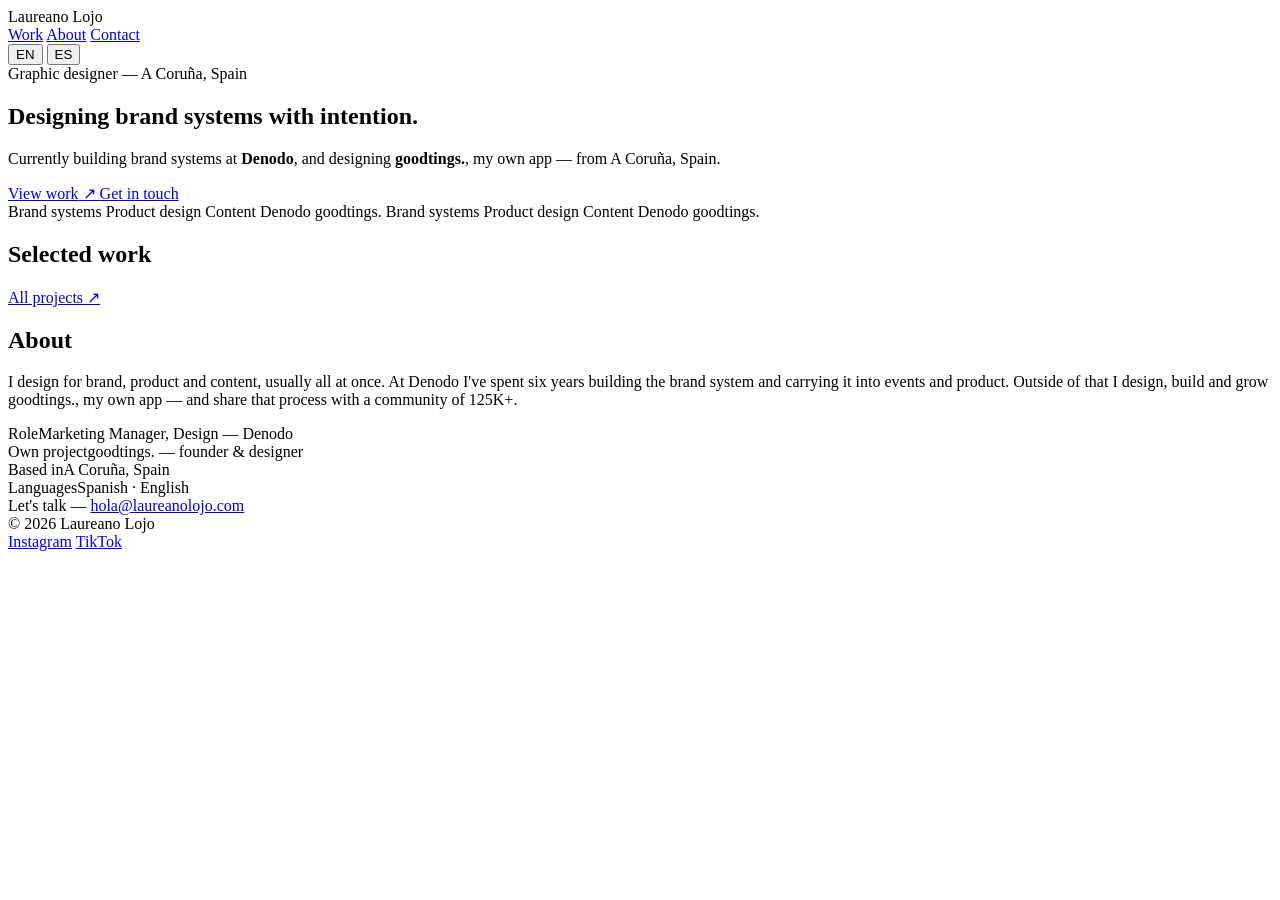
==== index.html @ 5b1f00d1 "Add files via upload" ====
<!DOCTYPE html>
<html lang="en">
<head>
<meta charset="UTF-8">
<meta name="viewport" content="width=device-width, initial-scale=1.0">
<title>Laureano Lojo — Design</title>
<meta name="description" content="Laureano Lojo. Graphic designer — brand, product and content. A Coruña, Spain.">
<link rel="preconnect" href="https://fonts.googleapis.com">
<link rel="preconnect" href="https://fonts.gstatic.com" crossorigin>
<link href="https://fonts.googleapis.com/css2?family=Space+Grotesk:wght@400;500;600;700&family=Inter:wght@400;500&display=swap" rel="stylesheet">
<link rel="stylesheet" href="assets/style.css">
</head>
<body>

<header>
  <div class="bar wrap">
    <div class="wordmark">Laureano Lojo</div>
    <div class="navwrap">
      <nav>
        <a href="projects.html" data-en="Work" data-es="Trabajo">Work</a>
        <a href="#about" data-en="About" data-es="Sobre mí">About</a>
        <a href="#contact" data-en="Contact" data-es="Contacto">Contact</a>
      </nav>
      <div class="langtoggle">
        <button data-lang="en" class="active">EN</button>
        <button data-lang="es">ES</button>
      </div>
    </div>
  </div>
</header>

<main class="wrap">
  <section class="hero">
    <div class="kicker">
      <span class="dot"></span>
      <span data-en="Graphic designer — A Coruña, Spain" data-es="Diseñador gráfico — A Coruña, España">Graphic designer — A Coruña, Spain</span>
    </div>
    <h1 class="hero-h1">
      <span data-en="Designing" data-es="Diseñando">Designing</span>
      <span class="rotate-wrap"><span id="rotateWord" class="rotate-word">brand systems</span></span>
      <span data-en="with intention." data-es="con intención.">with intention.</span>
    </h1>
    <p class="role">
      <span data-en="Currently building brand systems at " data-es="Actualmente diseño sistemas de marca en ">Currently building brand systems at </span><strong>Denodo</strong><span data-en=", and designing " data-es=", y construyo ">, and designing </span><strong>goodtings.</strong><span data-en=", my own app — from A Coruña, Spain." data-es=", mi propia app — desde A Coruña, España.">, my own app — from A Coruña, Spain.</span>
    </p>
    <div class="cta-row">
      <a class="btn btn-solid" href="projects.html">
        <span data-en="View work" data-es="Ver trabajo">View work</span> ↗
      </a>
      <a class="btn btn-outline" href="#contact" data-en="Get in touch" data-es="Hablemos">Get in touch</a>
    </div>
  </section>
</main>

<div class="marquee">
  <div class="marquee-track">
    <span data-en="Brand systems" data-es="Sistemas de marca">Brand systems</span>
    <span data-en="Product design" data-es="Diseño de producto">Product design</span>
    <span data-en="Content" data-es="Contenido">Content</span>
    <span>Denodo</span>
    <span>goodtings.</span>
    <span data-en="Brand systems" data-es="Sistemas de marca">Brand systems</span>
    <span data-en="Product design" data-es="Diseño de producto">Product design</span>
    <span data-en="Content" data-es="Contenido">Content</span>
    <span>Denodo</span>
    <span>goodtings.</span>
  </div>
</div>

<main class="wrap">
  <section id="work">
    <div class="section-inner">
      <div class="section-head">
        <h2 data-en="Selected work" data-es="Trabajo seleccionado">Selected work</h2>
        <a class="sub" href="projects.html" data-en="All projects ↗" data-es="Todos los proyectos ↗">All projects ↗</a>
      </div>
      <div class="project-grid" id="home-grid"></div>
    </div>
  </section>

  <section id="about">
    <div class="section-inner">
      <div class="section-head">
        <h2 data-en="About" data-es="Sobre mí">About</h2>
      </div>
      <div class="about-grid">
        <p data-en="I design for brand, product and content, usually all at once. At Denodo I've spent six years building the brand system and carrying it into events and product. Outside of that I design, build and grow goodtings., my own app — and share that process with a community of 125K+."
           data-es="Diseño para marca, producto y contenido, casi siempre a la vez. En Denodo llevo seis años construyendo el sistema de marca y llevándolo a eventos y producto. Fuera de eso diseño, construyo y hago crecer goodtings., mi propia app — y comparto ese proceso con una comunidad de más de 125K personas.">
          I design for brand, product and content, usually all at once. At Denodo I've spent six years building the brand system and carrying it into events and product. Outside of that I design, build and grow goodtings., my own app — and share that process with a community of 125K+.
        </p>
        <div class="facts">
          <div><span class="k" data-en="Role" data-es="Rol">Role</span><span class="v">Marketing Manager, Design — Denodo</span></div>
          <div><span class="k" data-en="Own project" data-es="Proyecto propio">Own project</span><span class="v" data-en="goodtings. — founder & designer" data-es="goodtings. — founder y diseñador">goodtings. — founder & designer</span></div>
          <div><span class="k" data-en="Based in" data-es="Base">Based in</span><span class="v">A Coruña, Spain</span></div>
          <div><span class="k" data-en="Languages" data-es="Idiomas">Languages</span><span class="v" data-en="Spanish · English" data-es="Español · Inglés">Spanish · English</span></div>
        </div>
      </div>
    </div>
  </section>
</main>

<footer class="wrap" id="contact">
  <div class="big"><span data-en="Let's talk —" data-es="Hablemos —">Let's talk —</span> <a href="mailto:hola@laureanolojo.com">hola@laureanolojo.com</a></div>
  <div class="foot-row">
    <span>© 2026 Laureano Lojo</span>
    <div class="socials">
      <a href="https://instagram.com/laureanolojo" target="_blank" rel="noopener">Instagram</a>
      <a href="https://tiktok.com/@laureanolojo" target="_blank" rel="noopener">TikTok</a>
    </div>
  </div>
</footer>

<script src="assets/data.js"></script>
<script src="assets/main.js"></script>
</body>
</html>
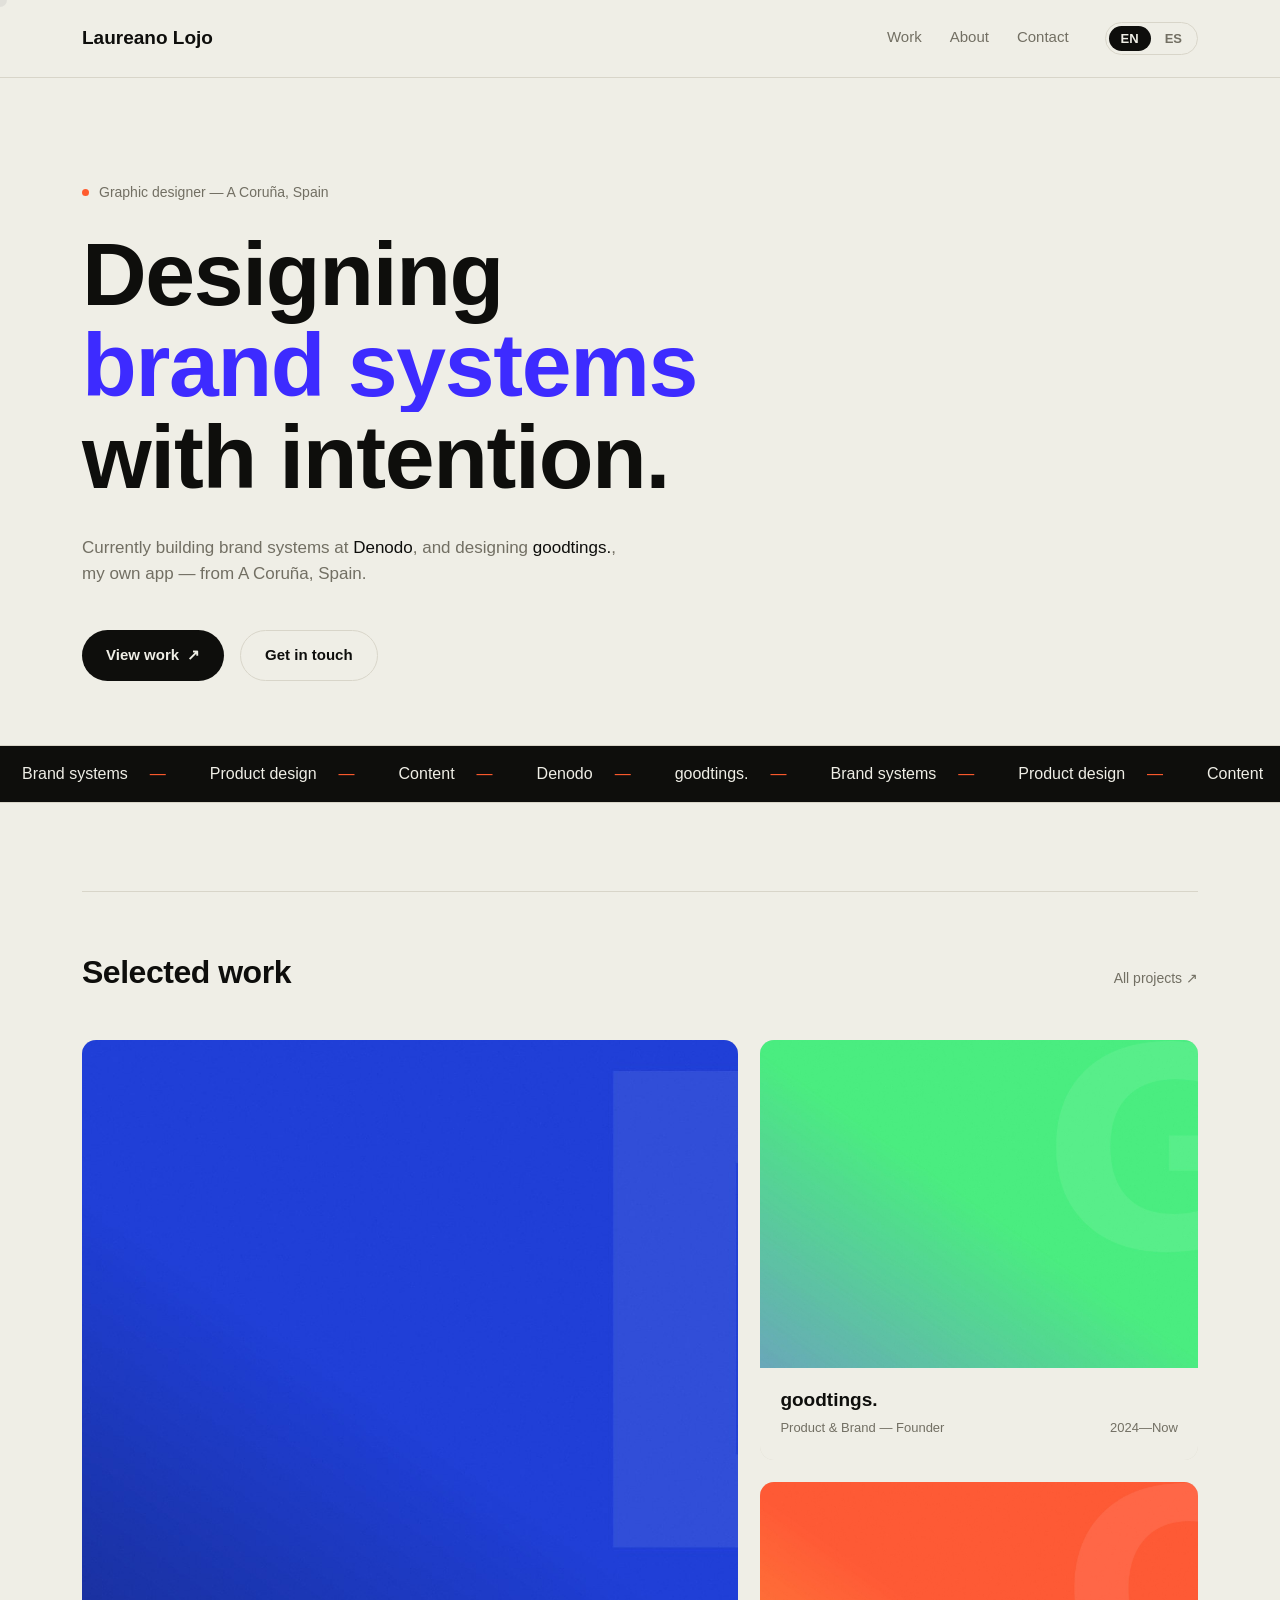
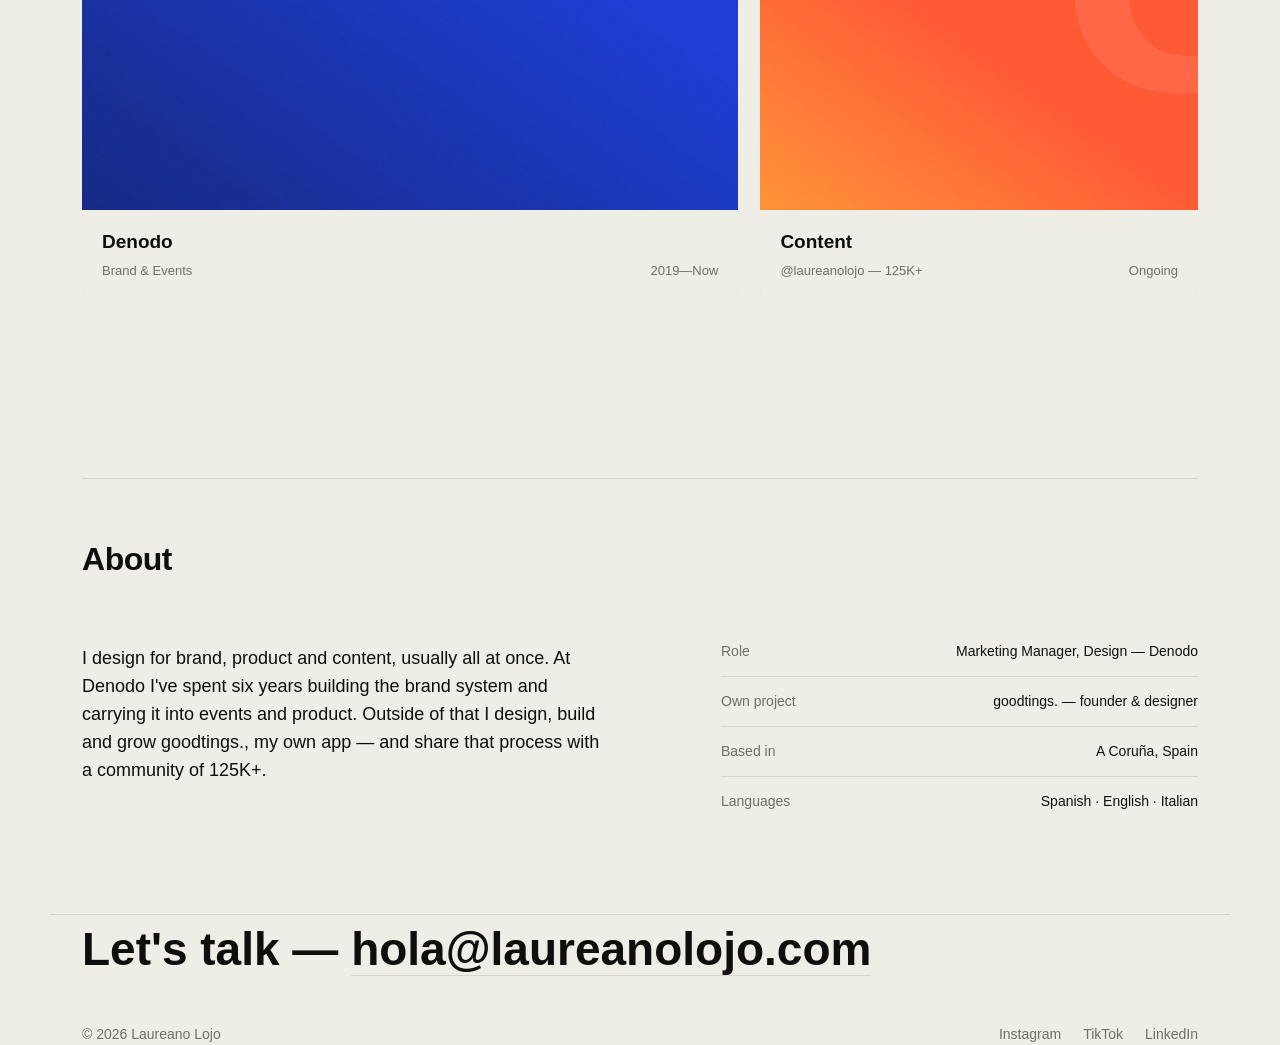
==== commit 48e317de: "Updated Website" ====
--- a/index.html
+++ b/index.html
@@ -92,7 +92,7 @@
           <div><span class="k" data-en="Role" data-es="Rol">Role</span><span class="v">Marketing Manager, Design — Denodo</span></div>
           <div><span class="k" data-en="Own project" data-es="Proyecto propio">Own project</span><span class="v" data-en="goodtings. — founder & designer" data-es="goodtings. — founder y diseñador">goodtings. — founder & designer</span></div>
           <div><span class="k" data-en="Based in" data-es="Base">Based in</span><span class="v">A Coruña, Spain</span></div>
-          <div><span class="k" data-en="Languages" data-es="Idiomas">Languages</span><span class="v" data-en="Spanish · English" data-es="Español · Inglés">Spanish · English</span></div>
+          <div><span class="k" data-en="Languages" data-es="Idiomas">Languages</span><span class="v" data-en="Spanish · English · Italian" data-es="Español · Inglés · Italiano">Spanish · English · Italian</span></div>
         </div>
       </div>
     </div>
@@ -106,6 +106,7 @@
     <div class="socials">
       <a href="https://instagram.com/laureanolojo" target="_blank" rel="noopener">Instagram</a>
       <a href="https://tiktok.com/@laureanolojo" target="_blank" rel="noopener">TikTok</a>
+      <a href="https://www.linkedin.com/in/laureano-lojo-a14077158/" target="_blank" rel="noopener">LinkedIn</a>
     </div>
   </div>
 </footer>
--- a/assets/style.css
+++ b/assets/style.css
@@ -0,0 +1,250 @@
+:root{
+  --paper:#efeee6;
+  --ink:#0e0e0c;
+  --muted:#726f63;
+  --line:#d8d5c9;
+  --accent:#3d2bff;
+  --accent-warm:#ff5b2e;
+  --maxw:1180px;
+}
+
+*{box-sizing:border-box;}
+html{scroll-behavior:smooth;}
+body{
+  margin:0;
+  background:var(--paper);
+  color:var(--ink);
+  font-family:'Inter', sans-serif;
+  font-size:16px;
+  line-height:1.5;
+  -webkit-font-smoothing:antialiased;
+  cursor:default;
+}
+h1,h2,h3,.display{
+  font-family:'Space Grotesk', sans-serif;
+  font-weight:600;
+  letter-spacing:-0.015em;
+  margin:0;
+}
+a{color:inherit;text-decoration:none;}
+img{display:block;max-width:100%;}
+.wrap{max-width:var(--maxw);margin:0 auto;padding:0 32px;}
+
+@media (prefers-reduced-motion: reduce){
+  *{animation:none !important;transition:none !important;}
+}
+
+/* ---------- custom cursor ---------- */
+#cursor{
+  position:fixed;top:0;left:0;width:14px;height:14px;border-radius:50%;
+  background:var(--ink);pointer-events:none;z-index:200;
+  transform:translate(-50%,-50%);
+  transition:width .22s cubic-bezier(.2,.8,.2,1),height .22s cubic-bezier(.2,.8,.2,1),
+             background .22s ease, opacity .2s ease;
+  mix-blend-mode:difference;
+}
+#cursor.big{width:84px;height:84px;background:var(--accent-warm);}
+#cursor .label{
+  position:absolute;inset:0;display:flex;align-items:center;justify-content:center;
+  font-family:'Space Grotesk',sans-serif;font-size:12px;font-weight:600;color:#fff;
+  opacity:0;transition:opacity .2s ease;text-transform:uppercase;letter-spacing:.04em;
+}
+#cursor.big .label{opacity:1;}
+body.touch #cursor{display:none;}
+
+/* ---------- header ---------- */
+header{
+  position:sticky;top:0;z-index:20;
+  background:color-mix(in srgb, var(--paper) 86%, transparent);
+  backdrop-filter:blur(8px);
+  border-bottom:1px solid var(--line);
+}
+header .bar{
+  display:flex;justify-content:space-between;align-items:center;
+  padding:22px 32px;
+}
+.wordmark{font-family:'Space Grotesk',sans-serif;font-size:19px;font-weight:600;}
+.navwrap{display:flex;align-items:center;gap:36px;}
+nav{display:flex;gap:28px;font-size:15px;}
+nav a{color:var(--muted);position:relative;padding-bottom:2px;}
+nav a:hover{color:var(--ink);}
+nav a::after{
+  content:'';position:absolute;left:0;right:0;bottom:-3px;height:1px;
+  background:var(--accent);transform:scaleX(0);transform-origin:left;
+  transition:transform .25s ease;
+}
+nav a:hover::after{transform:scaleX(1);}
+
+.langtoggle{
+  display:flex;gap:2px;font-family:'Space Grotesk',sans-serif;font-size:13px;font-weight:600;
+  border:1px solid var(--line);border-radius:20px;padding:3px;
+}
+.langtoggle button{
+  border:none;background:none;padding:5px 12px;border-radius:16px;color:var(--muted);
+  font-family:inherit;font-size:inherit;font-weight:inherit;cursor:pointer;transition:background .2s,color .2s;
+}
+.langtoggle button.active{background:var(--ink);color:var(--paper);}
+
+/* ---------- hero ---------- */
+.hero{padding:104px 0 64px;opacity:0;transform:translateY(16px);animation:rise .75s cubic-bezier(.2,.7,.2,1) forwards .05s;}
+@keyframes rise{to{opacity:1;transform:translateY(0);}}
+.hero .kicker{color:var(--muted);font-size:14px;margin-bottom:26px;display:flex;align-items:center;gap:10px;}
+.hero .kicker .dot{width:7px;height:7px;border-radius:50%;background:var(--accent-warm);display:inline-block;}
+
+.hero-h1{
+  font-size:clamp(40px, 7vw, 92px);
+  line-height:1.02;
+  max-width:980px;
+  display:flex;flex-wrap:wrap;align-items:baseline;gap:0 20px;
+}
+.rotate-wrap{
+  display:inline-block;overflow:hidden;vertical-align:top;
+  height:1.02em;
+}
+.rotate-word{
+  display:block;color:var(--accent);font-style:normal;
+  transition:transform .5s cubic-bezier(.6,0,.2,1), opacity .35s ease;
+}
+
+.hero .role{margin-top:32px;color:var(--muted);font-size:17px;max-width:560px;}
+.hero .role strong{color:var(--ink);font-weight:500;}
+.hero .cta-row{margin-top:44px;display:flex;gap:16px;flex-wrap:wrap;}
+.btn{
+  font-family:'Space Grotesk',sans-serif;font-weight:600;font-size:15px;
+  padding:13px 24px;border-radius:30px;display:inline-flex;align-items:center;gap:8px;
+  transition:transform .2s ease, background .2s ease, color .2s ease;
+}
+.btn-solid{background:var(--ink);color:var(--paper);}
+.btn-solid:hover{background:var(--accent);color:#fff;transform:translateY(-2px);}
+.btn-outline{border:1px solid var(--line);}
+.btn-outline:hover{border-color:var(--ink);transform:translateY(-2px);}
+
+/* ---------- marquee ---------- */
+.marquee{
+  background:var(--ink);color:var(--paper);overflow:hidden;white-space:nowrap;
+  padding:16px 0;border-top:1px solid var(--line);border-bottom:1px solid var(--line);
+}
+.marquee-track{display:inline-flex;animation:scroll 28s linear infinite;}
+.marquee-track span{
+  font-family:'Space Grotesk',sans-serif;font-size:16px;font-weight:500;padding:0 22px;
+  display:inline-flex;align-items:center;gap:22px;
+}
+.marquee-track span::after{content:'—';color:var(--accent-warm);}
+@keyframes scroll{from{transform:translateX(0);}to{transform:translateX(-50%);}}
+
+/* ---------- section shell ---------- */
+section{padding:88px 0;}
+.section-inner{border-top:1px solid var(--line);padding-top:56px;}
+.section-head{display:flex;justify-content:space-between;align-items:baseline;margin-bottom:44px;gap:20px;flex-wrap:wrap;}
+.section-head h2{font-size:clamp(24px,3vw,32px);}
+.section-head .sub{color:var(--muted);font-size:14px;}
+
+/* ---------- project grid (cards) ---------- */
+.project-grid{
+  display:grid;grid-template-columns:repeat(6,1fr);gap:22px;align-items:start;
+}
+
+/* home page: one tall featured card + two stacked beside it */
+#home-grid{
+  grid-template-columns:1.5fr 1fr;
+  grid-template-rows:1fr 1fr;
+  grid-template-areas:"a b" "a c";
+  align-items:stretch;
+}
+#home-grid .pcard:nth-child(1){grid-area:a;display:flex;flex-direction:column;height:100%;}
+#home-grid .pcard:nth-child(1) .imgwrap{flex:1;aspect-ratio:auto;}
+#home-grid .pcard:nth-child(2){grid-area:b;}
+#home-grid .pcard:nth-child(3){grid-area:c;}
+.pcard{
+  border-radius:14px;overflow:hidden;position:relative;background:var(--line);
+  grid-column:span 3;display:block;
+}
+.pcard.large{grid-column:span 4;}
+.pcard.small{grid-column:span 2;}
+.pcard .imgwrap{aspect-ratio:4/3;overflow:hidden;}
+.pcard.large .imgwrap{aspect-ratio:16/10;}
+.pcard img{width:100%;height:100%;object-fit:cover;transition:transform .6s cubic-bezier(.2,.7,.2,1);}
+.pcard:hover img{transform:scale(1.06);}
+.pcard .fallback{
+  width:100%;height:100%;display:flex;align-items:center;justify-content:center;
+  font-family:'Space Grotesk',sans-serif;font-size:15px;color:rgba(255,255,255,.7);
+}
+.pcard .info{
+  padding:18px 20px 22px;display:flex;justify-content:space-between;align-items:flex-end;
+  background:var(--paper);
+}
+.pcard .info .t{font-family:'Space Grotesk',sans-serif;font-size:19px;font-weight:600;}
+.pcard .info .c{color:var(--muted);font-size:13px;margin-top:4px;}
+.pcard .info .y{color:var(--muted);font-size:13px;white-space:nowrap;}
+
+/* ---------- about ---------- */
+.about-grid{display:grid;grid-template-columns:1.1fr .9fr;gap:56px;}
+.about-grid p{max-width:520px;color:var(--ink);font-size:18px;line-height:1.55;}
+.about-grid .facts div{padding:14px 0;border-top:1px solid var(--line);display:flex;justify-content:space-between;font-size:14px;}
+.about-grid .facts div:first-child{border-top:none;}
+.about-grid .facts .k{color:var(--muted);}
+.about-grid .facts .v{font-weight:500;text-align:right;}
+
+/* ---------- footer ---------- */
+footer{padding:80px 0 48px;border-top:1px solid var(--line);}
+footer .big{font-family:'Space Grotesk',sans-serif;font-size:clamp(28px,4.5vw,46px);font-weight:600;}
+footer .big a{border-bottom:1px solid var(--line);transition:border-color .2s, color .2s;}
+footer .big a:hover{border-color:var(--accent);color:var(--accent);}
+.foot-row{margin-top:40px;display:flex;justify-content:space-between;color:var(--muted);font-size:14px;flex-wrap:wrap;gap:12px;}
+.foot-row .socials{display:flex;gap:22px;}
+.foot-row a:hover{color:var(--ink);}
+
+/* ---------- projects page ---------- */
+.page-hero{padding:64px 0 48px;}
+.page-hero h1{font-size:clamp(36px,6vw,64px);}
+.filters{display:flex;gap:10px;margin-top:36px;flex-wrap:wrap;}
+.filters button{
+  font-family:'Space Grotesk',sans-serif;font-weight:500;font-size:14px;
+  border:1px solid var(--line);background:none;padding:9px 18px;border-radius:22px;
+  color:var(--muted);cursor:pointer;transition:all .2s ease;
+}
+.filters button.active{background:var(--ink);color:var(--paper);border-color:var(--ink);}
+
+/* ---------- project detail ---------- */
+.pd-hero{padding:56px 0 36px;}
+.pd-back{color:var(--muted);font-size:14px;display:inline-flex;align-items:center;gap:6px;}
+.pd-back:hover{color:var(--ink);}
+.pd-title{font-size:clamp(36px,6vw,68px);margin-top:24px;}
+.pd-meta{display:flex;gap:36px;margin-top:28px;flex-wrap:wrap;color:var(--muted);font-size:14px;}
+.pd-meta div span{display:block;}
+.pd-meta div .k{font-size:12px;text-transform:uppercase;letter-spacing:.06em;margin-bottom:4px;}
+.pd-meta div .v{color:var(--ink);font-weight:500;font-family:'Space Grotesk',sans-serif;}
+.pd-cover{border-radius:16px;overflow:hidden;margin-top:40px;aspect-ratio:16/9;}
+.pd-cover img{width:100%;height:100%;object-fit:cover;}
+.pd-body{padding:56px 0;max-width:680px;}
+.pd-body p{font-size:18px;line-height:1.65;color:var(--ink);}
+.pd-gallery{display:grid;grid-template-columns:1fr 1fr;gap:22px;padding-bottom:56px;}
+.pd-gallery .g{border-radius:14px;overflow:hidden;}
+.pd-gallery .g:first-child{grid-column:1/-1;aspect-ratio:16/8;}
+.pd-gallery .g img{width:100%;height:100%;object-fit:cover;}
+.pd-next{border-top:1px solid var(--line);padding:48px 0;display:flex;justify-content:space-between;align-items:center;}
+.pd-next .label{color:var(--muted);font-size:13px;}
+.pd-next .name{font-family:'Space Grotesk',sans-serif;font-size:26px;margin-top:8px;}
+
+@media (max-width:900px){
+  .about-grid{grid-template-columns:1fr;}
+  .project-grid{grid-template-columns:repeat(2,1fr);}
+  .pcard, .pcard.large, .pcard.small{grid-column:span 2;}
+  #home-grid{grid-template-columns:1fr;grid-template-rows:auto auto auto;grid-template-areas:"a" "b" "c";align-items:start;}
+  #home-grid .pcard:nth-child(1){height:auto;display:block;}
+  #home-grid .pcard:nth-child(1) .imgwrap{aspect-ratio:16/10;flex:none;}
+  .pd-gallery{grid-template-columns:1fr;}
+  .pd-gallery .g{aspect-ratio:16/10;}
+  .pd-gallery .g:first-child{aspect-ratio:16/10;}
+}
+@media (max-width:640px){
+  header .bar{padding:16px 20px;}
+  .wordmark{font-size:16px;white-space:nowrap;}
+  .navwrap{gap:14px;}
+  nav{gap:16px;font-size:14px;}
+  .hero{padding:72px 0 48px;}
+  .hero-h1{gap:0 10px;}
+  section{padding:64px 0;}
+  #cursor{display:none;}
+  .pd-meta{gap:22px;}
+}
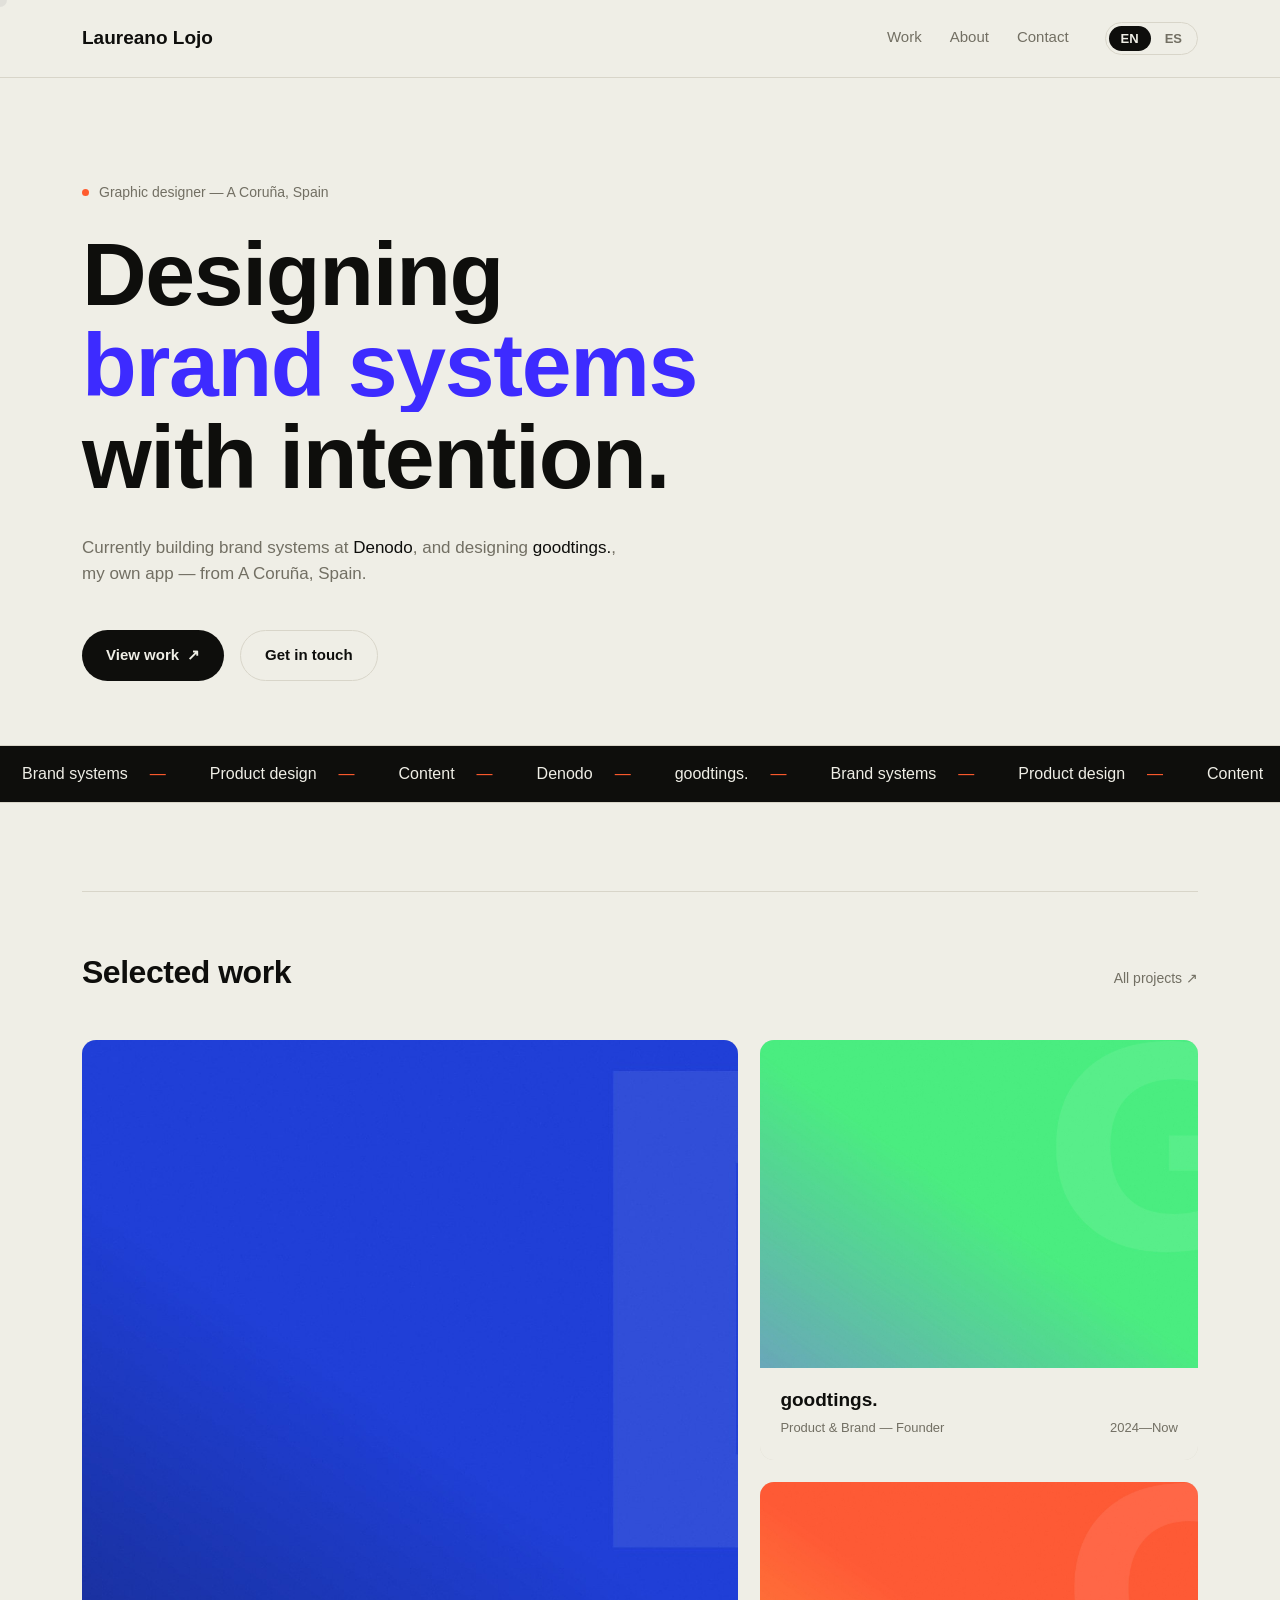
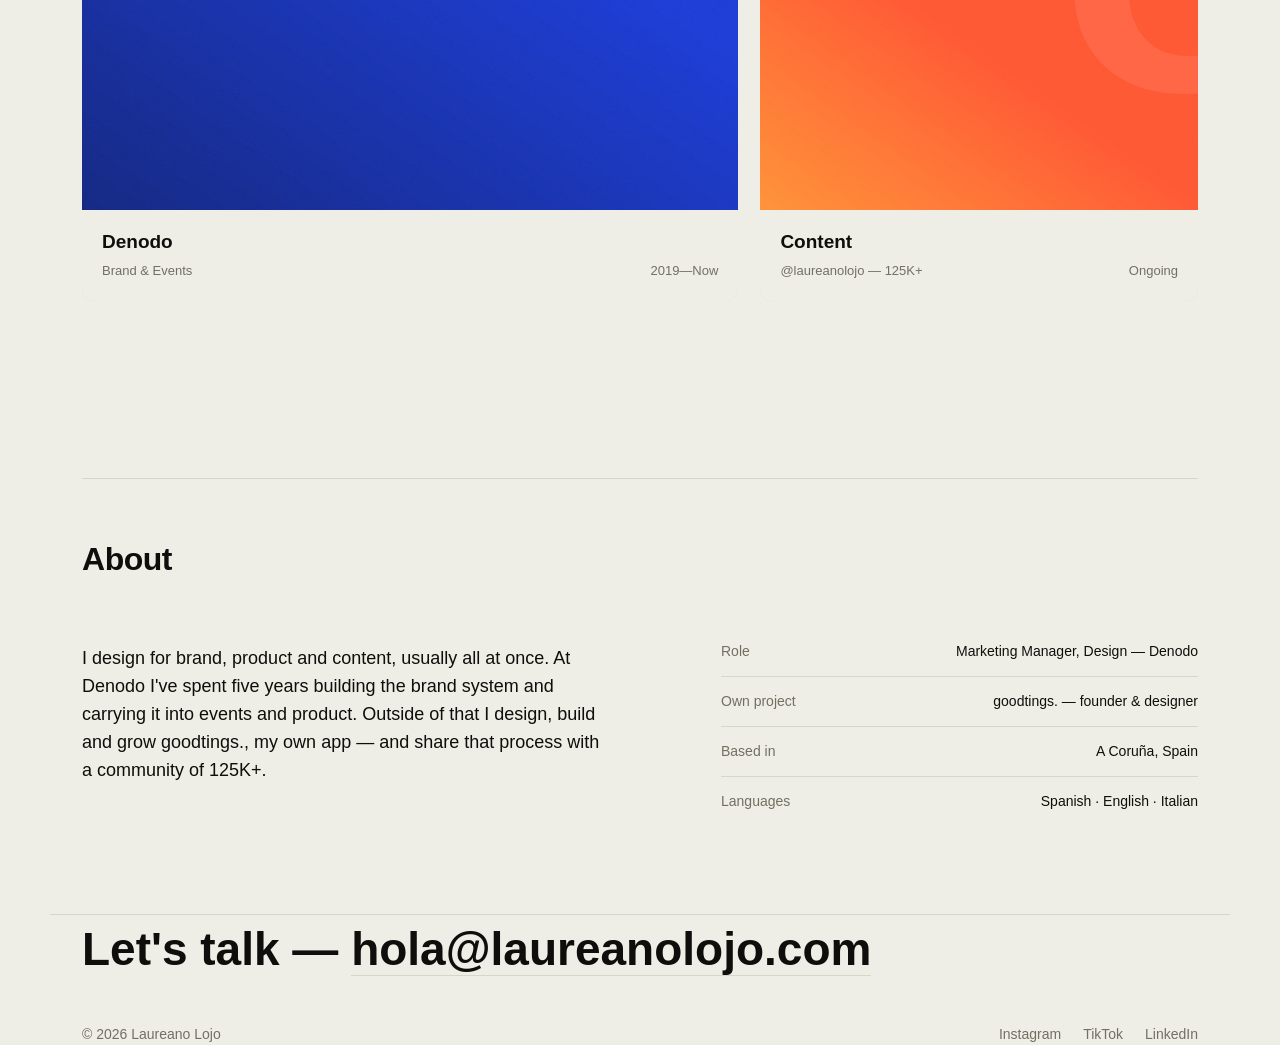
==== commit 76cd82b0: "Add files via upload" ====
--- a/index.html
+++ b/index.html
@@ -84,9 +84,9 @@
         <h2 data-en="About" data-es="Sobre mí">About</h2>
       </div>
       <div class="about-grid">
-        <p data-en="I design for brand, product and content, usually all at once. At Denodo I've spent six years building the brand system and carrying it into events and product. Outside of that I design, build and grow goodtings., my own app — and share that process with a community of 125K+."
-           data-es="Diseño para marca, producto y contenido, casi siempre a la vez. En Denodo llevo seis años construyendo el sistema de marca y llevándolo a eventos y producto. Fuera de eso diseño, construyo y hago crecer goodtings., mi propia app — y comparto ese proceso con una comunidad de más de 125K personas.">
-          I design for brand, product and content, usually all at once. At Denodo I've spent six years building the brand system and carrying it into events and product. Outside of that I design, build and grow goodtings., my own app — and share that process with a community of 125K+.
+        <p data-en="I design for brand, product and content, usually all at once. At Denodo I've spent five years building the brand system and carrying it into events and product. Outside of that I design, build and grow goodtings., my own app — and share that process with a community of 125K+."
+           data-es="Diseño para marca, producto y contenido, casi siempre a la vez. En Denodo llevo cinco años construyendo el sistema de marca y llevándolo a eventos y producto. Fuera de eso diseño, construyo y hago crecer goodtings., mi propia app — y comparto ese proceso con una comunidad de más de 125K personas.">
+          I design for brand, product and content, usually all at once. At Denodo I've spent five years building the brand system and carrying it into events and product. Outside of that I design, build and grow goodtings., my own app — and share that process with a community of 125K+.
         </p>
         <div class="facts">
           <div><span class="k" data-en="Role" data-es="Rol">Role</span><span class="v">Marketing Manager, Design — Denodo</span></div>
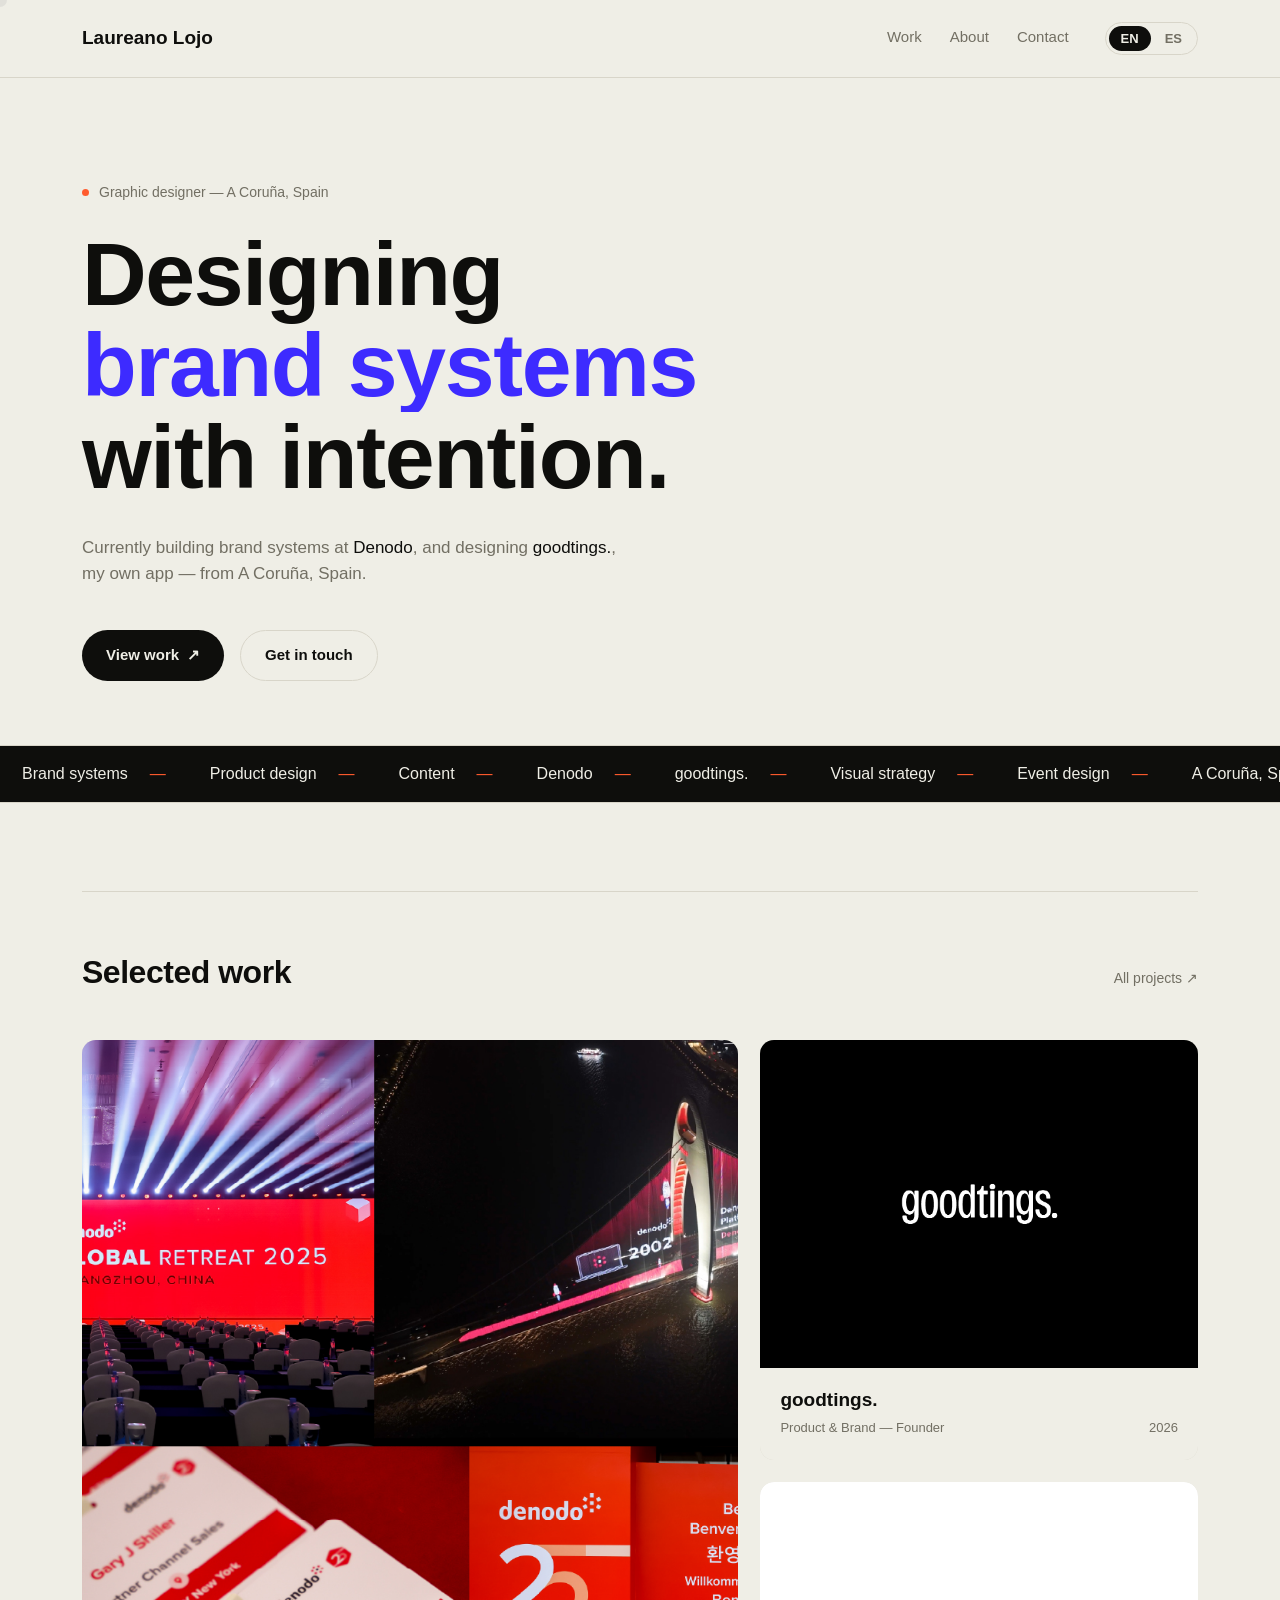
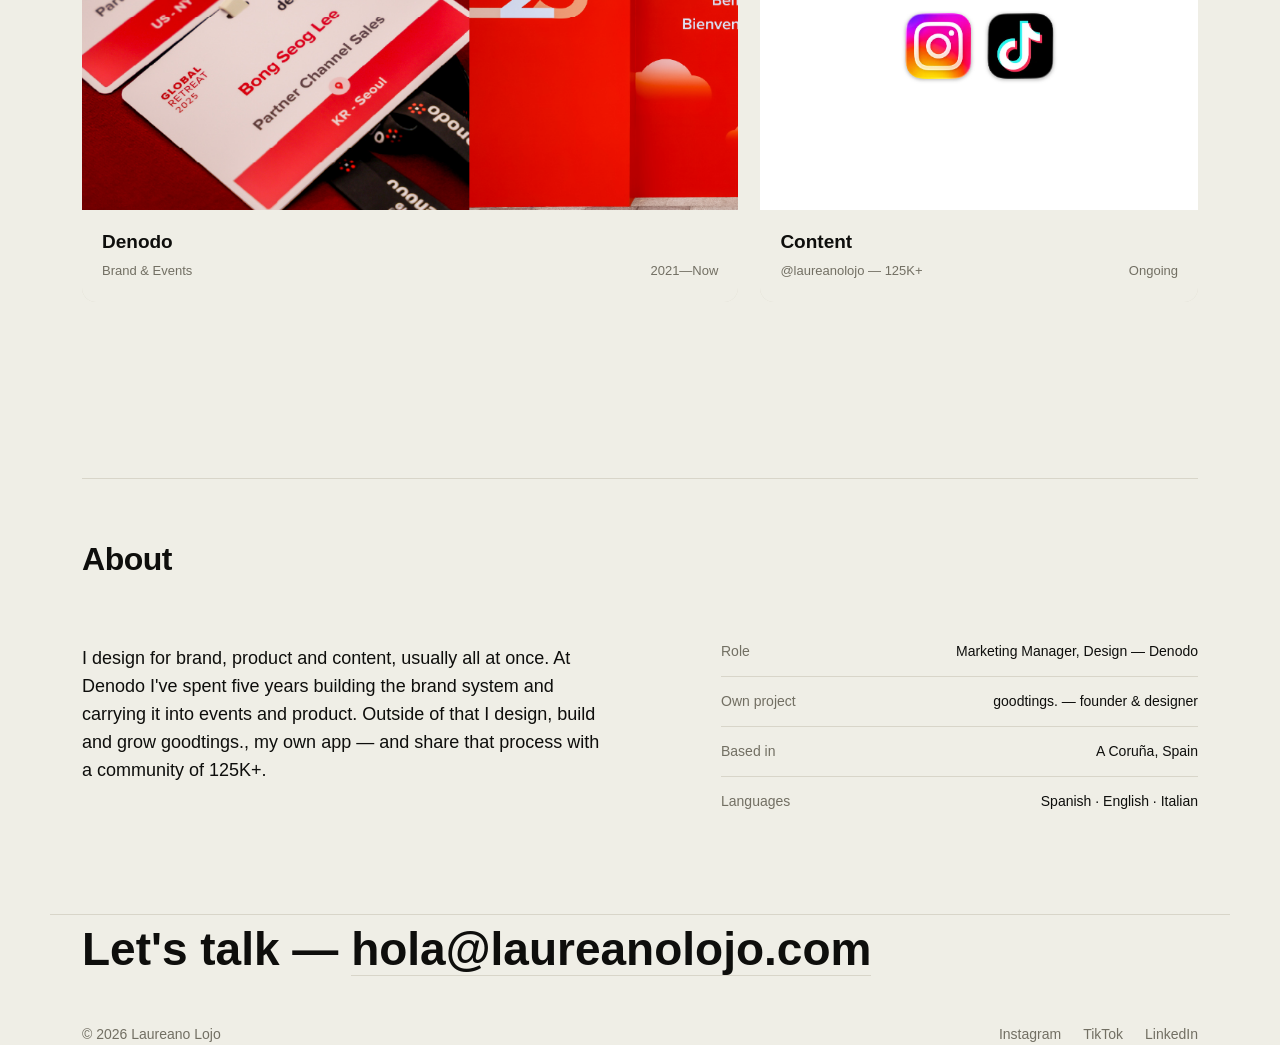
==== commit 2b5292ef: "Add files via upload" ====
--- a/index.html
+++ b/index.html
@@ -59,11 +59,25 @@
     <span data-en="Content" data-es="Contenido">Content</span>
     <span>Denodo</span>
     <span>goodtings.</span>
+    <span data-en="Visual strategy" data-es="Estrategia visual">Visual strategy</span>
+    <span data-en="Event design" data-es="Diseño de eventos">Event design</span>
+    <span data-en="A Coruña, Spain" data-es="A Coruña, España">A Coruña, Spain</span>
     <span data-en="Brand systems" data-es="Sistemas de marca">Brand systems</span>
     <span data-en="Product design" data-es="Diseño de producto">Product design</span>
     <span data-en="Content" data-es="Contenido">Content</span>
     <span>Denodo</span>
     <span>goodtings.</span>
+    <span data-en="Visual strategy" data-es="Estrategia visual">Visual strategy</span>
+    <span data-en="Event design" data-es="Diseño de eventos">Event design</span>
+    <span data-en="A Coruña, Spain" data-es="A Coruña, España">A Coruña, Spain</span>
+    <span data-en="Brand systems" data-es="Sistemas de marca">Brand systems</span>
+    <span data-en="Product design" data-es="Diseño de producto">Product design</span>
+    <span data-en="Content" data-es="Contenido">Content</span>
+    <span>Denodo</span>
+    <span>goodtings.</span>
+    <span data-en="Visual strategy" data-es="Estrategia visual">Visual strategy</span>
+    <span data-en="Event design" data-es="Diseño de eventos">Event design</span>
+    <span data-en="A Coruña, Spain" data-es="A Coruña, España">A Coruña, Spain</span>
   </div>
 </div>
 
--- a/assets/style.css
+++ b/assets/style.css
@@ -39,17 +39,12 @@
   position:fixed;top:0;left:0;width:14px;height:14px;border-radius:50%;
   background:var(--ink);pointer-events:none;z-index:200;
   transform:translate(-50%,-50%);
-  transition:width .22s cubic-bezier(.2,.8,.2,1),height .22s cubic-bezier(.2,.8,.2,1),
-             background .22s ease, opacity .2s ease;
+  transition:width .3s cubic-bezier(.2,.8,.2,1), height .3s cubic-bezier(.2,.8,.2,1),
+             border-radius .3s cubic-bezier(.2,.8,.2,1);
   mix-blend-mode:difference;
 }
-#cursor.big{width:84px;height:84px;background:var(--accent-warm);}
-#cursor .label{
-  position:absolute;inset:0;display:flex;align-items:center;justify-content:center;
-  font-family:'Space Grotesk',sans-serif;font-size:12px;font-weight:600;color:#fff;
-  opacity:0;transition:opacity .2s ease;text-transform:uppercase;letter-spacing:.04em;
-}
-#cursor.big .label{opacity:1;}
+#cursor.big{width:44px;height:44px;border-radius:8px;}
+
 body.touch #cursor{display:none;}
 
 /* ---------- header ---------- */
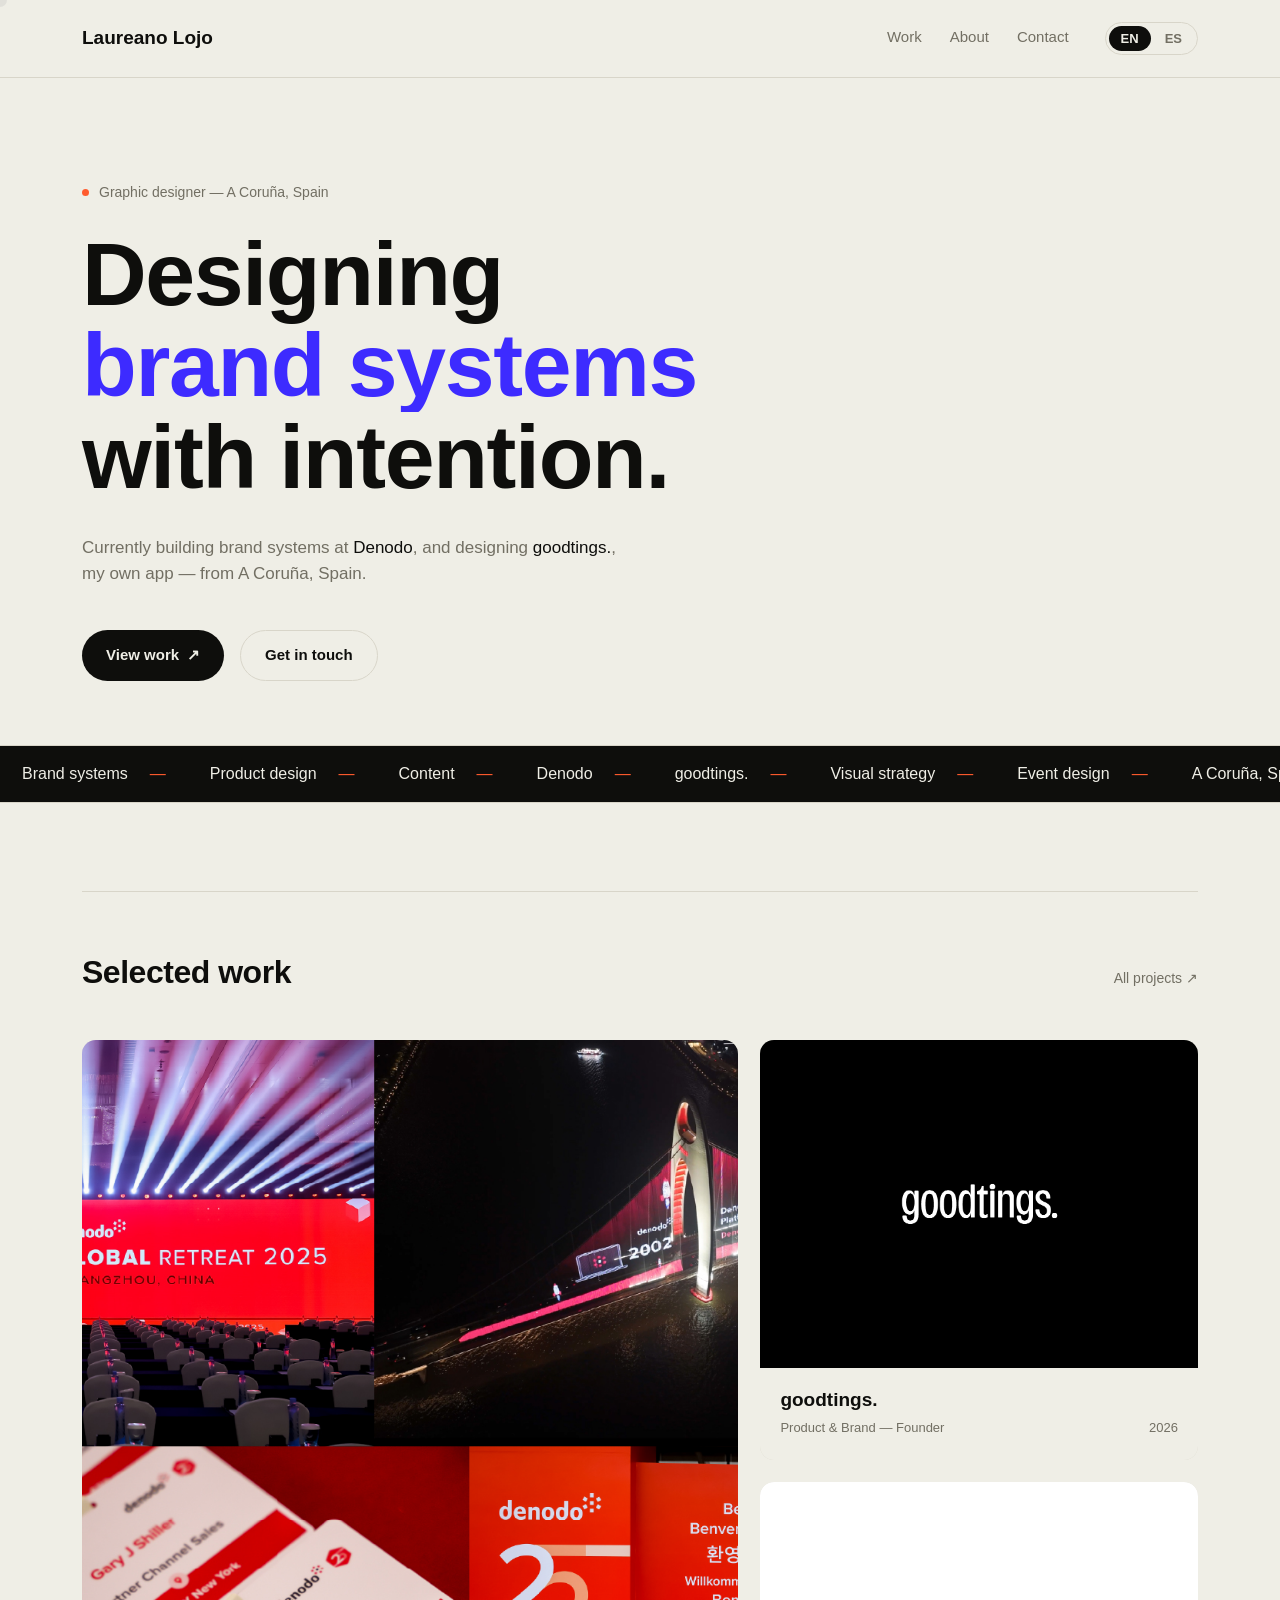
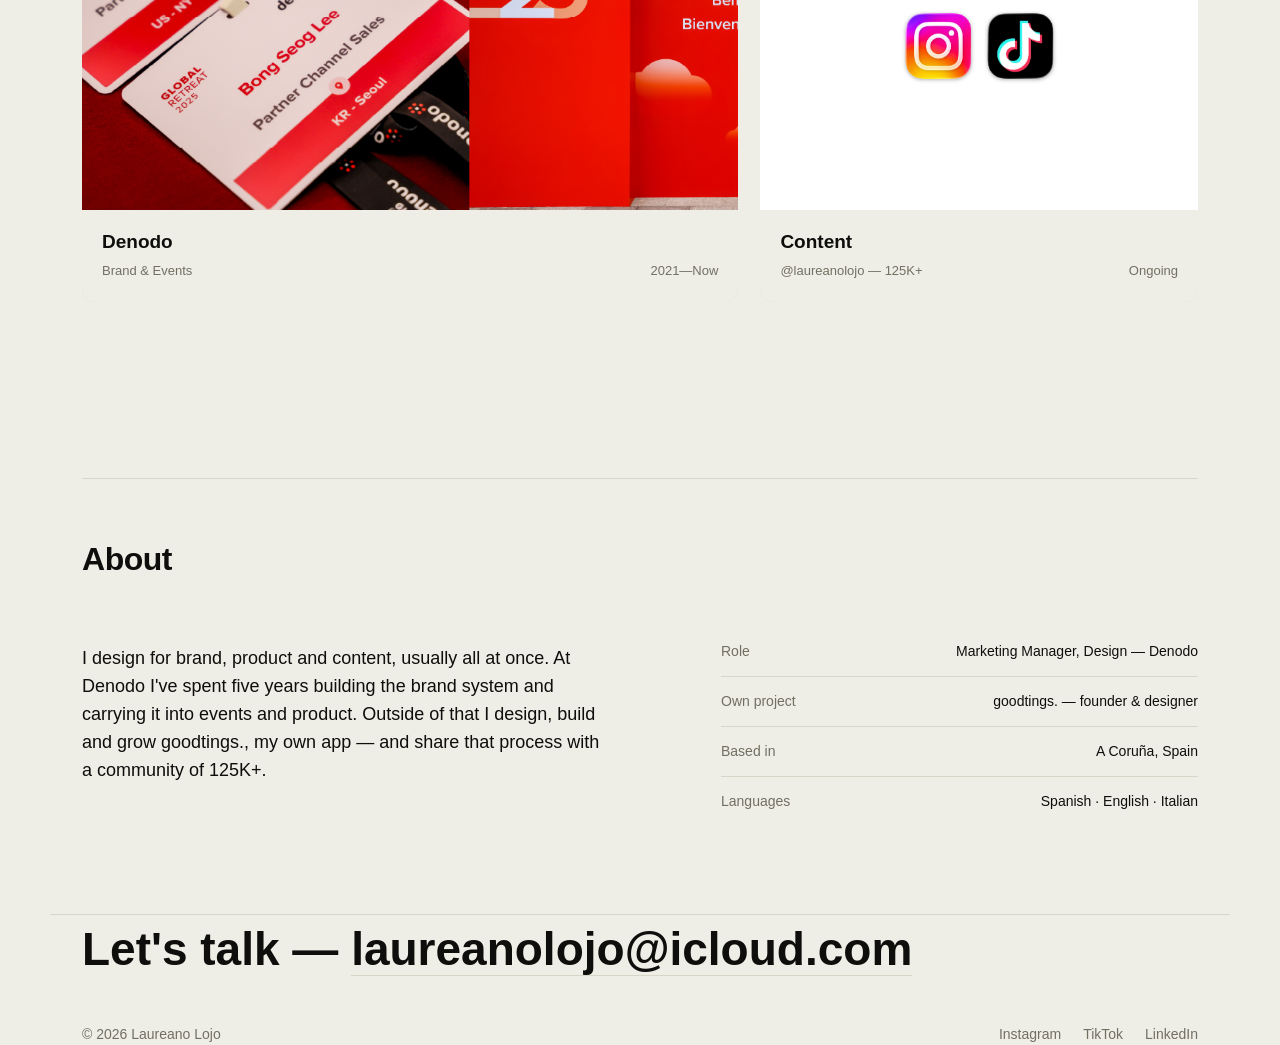
==== commit 3ee7d3eb: "Add files via upload" ====
--- a/index.html
+++ b/index.html
@@ -114,7 +114,7 @@
 </main>
 
 <footer class="wrap" id="contact">
-  <div class="big"><span data-en="Let's talk —" data-es="Hablemos —">Let's talk —</span> <a href="mailto:hola@laureanolojo.com">hola@laureanolojo.com</a></div>
+  <div class="big"><span data-en="Let's talk —" data-es="Hablemos —">Let's talk —</span> <a href="mailto:laureanolojo@icloud.com">laureanolojo@icloud.com</a></div>
   <div class="foot-row">
     <span>© 2026 Laureano Lojo</span>
     <div class="socials">
--- a/assets/style.css
+++ b/assets/style.css
@@ -119,13 +119,13 @@
   background:var(--ink);color:var(--paper);overflow:hidden;white-space:nowrap;
   padding:16px 0;border-top:1px solid var(--line);border-bottom:1px solid var(--line);
 }
-.marquee-track{display:inline-flex;animation:scroll 28s linear infinite;}
+.marquee-track{display:inline-flex;animation:scroll 42s linear infinite;}
 .marquee-track span{
   font-family:'Space Grotesk',sans-serif;font-size:16px;font-weight:500;padding:0 22px;
-  display:inline-flex;align-items:center;gap:22px;
+  display:inline-flex;align-items:center;gap:22px;white-space:nowrap;
 }
 .marquee-track span::after{content:'—';color:var(--accent-warm);}
-@keyframes scroll{from{transform:translateX(0);}to{transform:translateX(-50%);}}
+@keyframes scroll{from{transform:translateX(0);}to{transform:translateX(-33.3333%);}}
 
 /* ---------- section shell ---------- */
 section{padding:88px 0;}
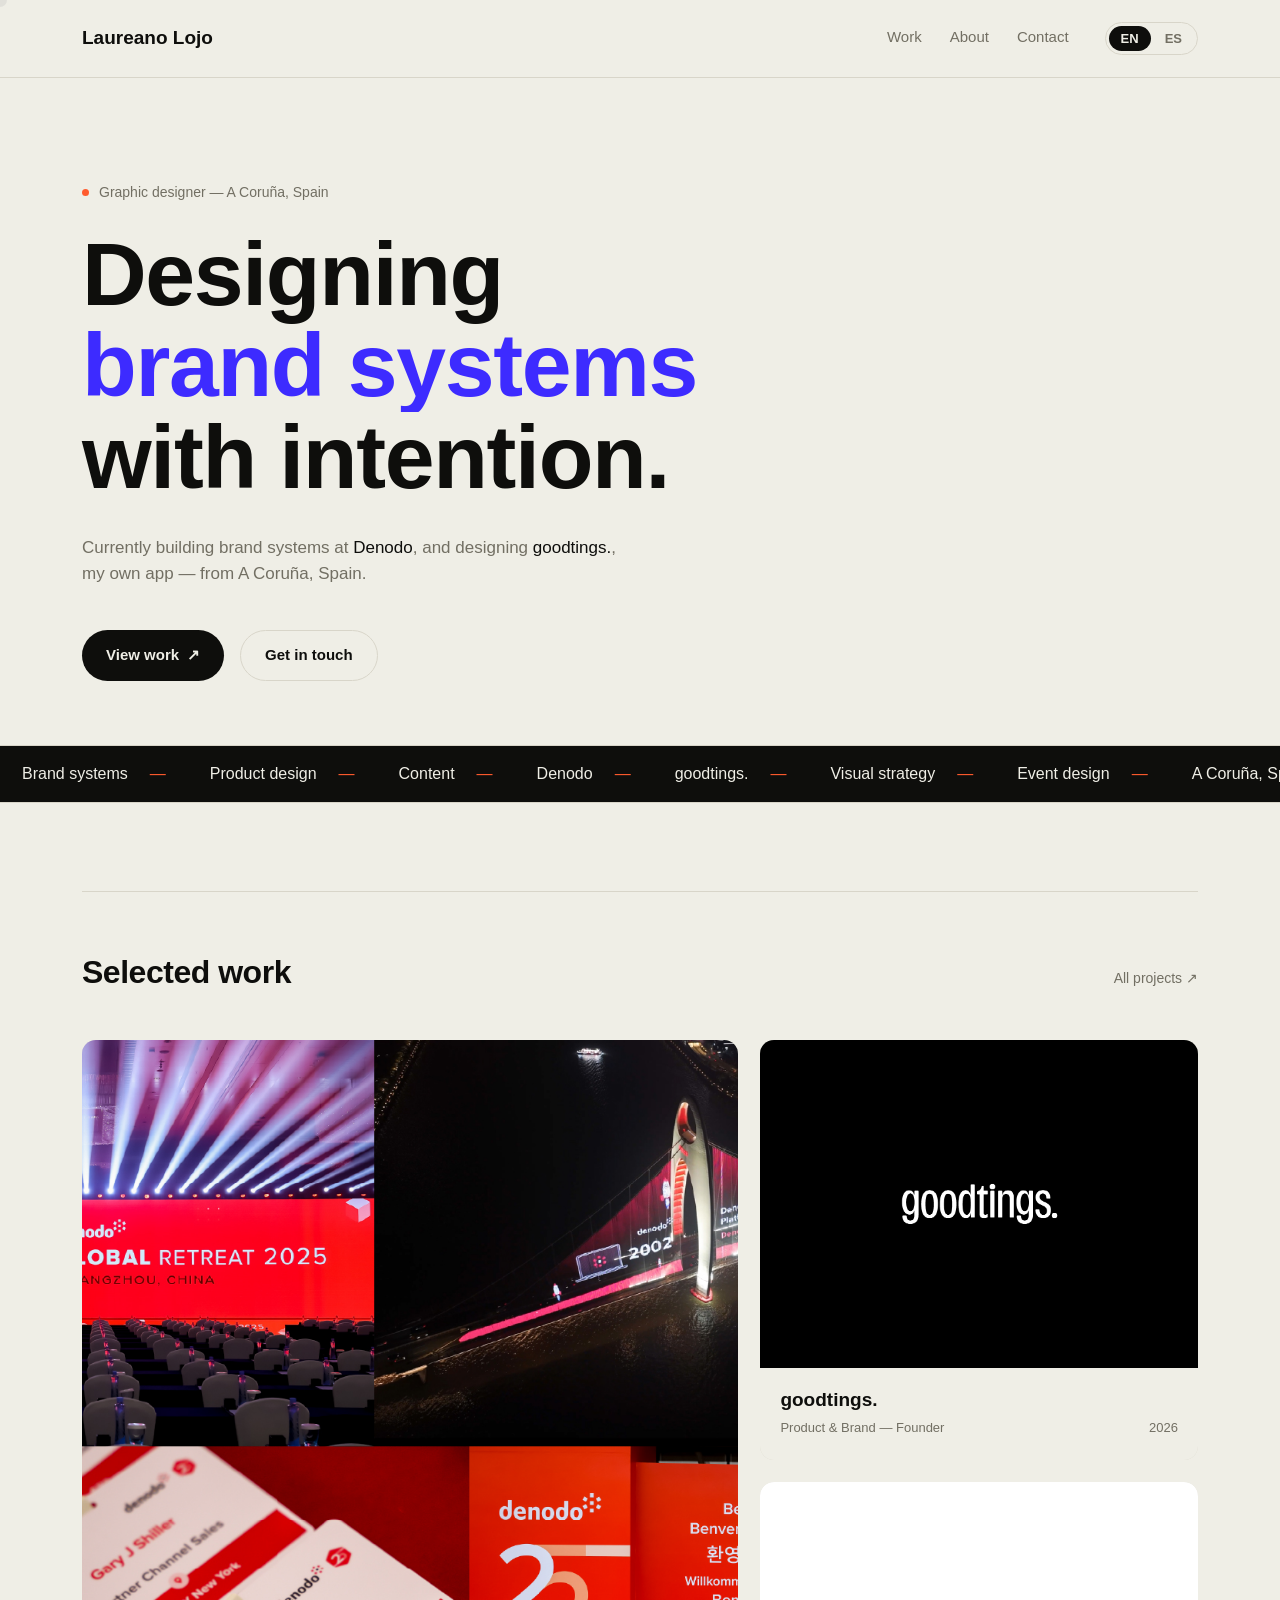
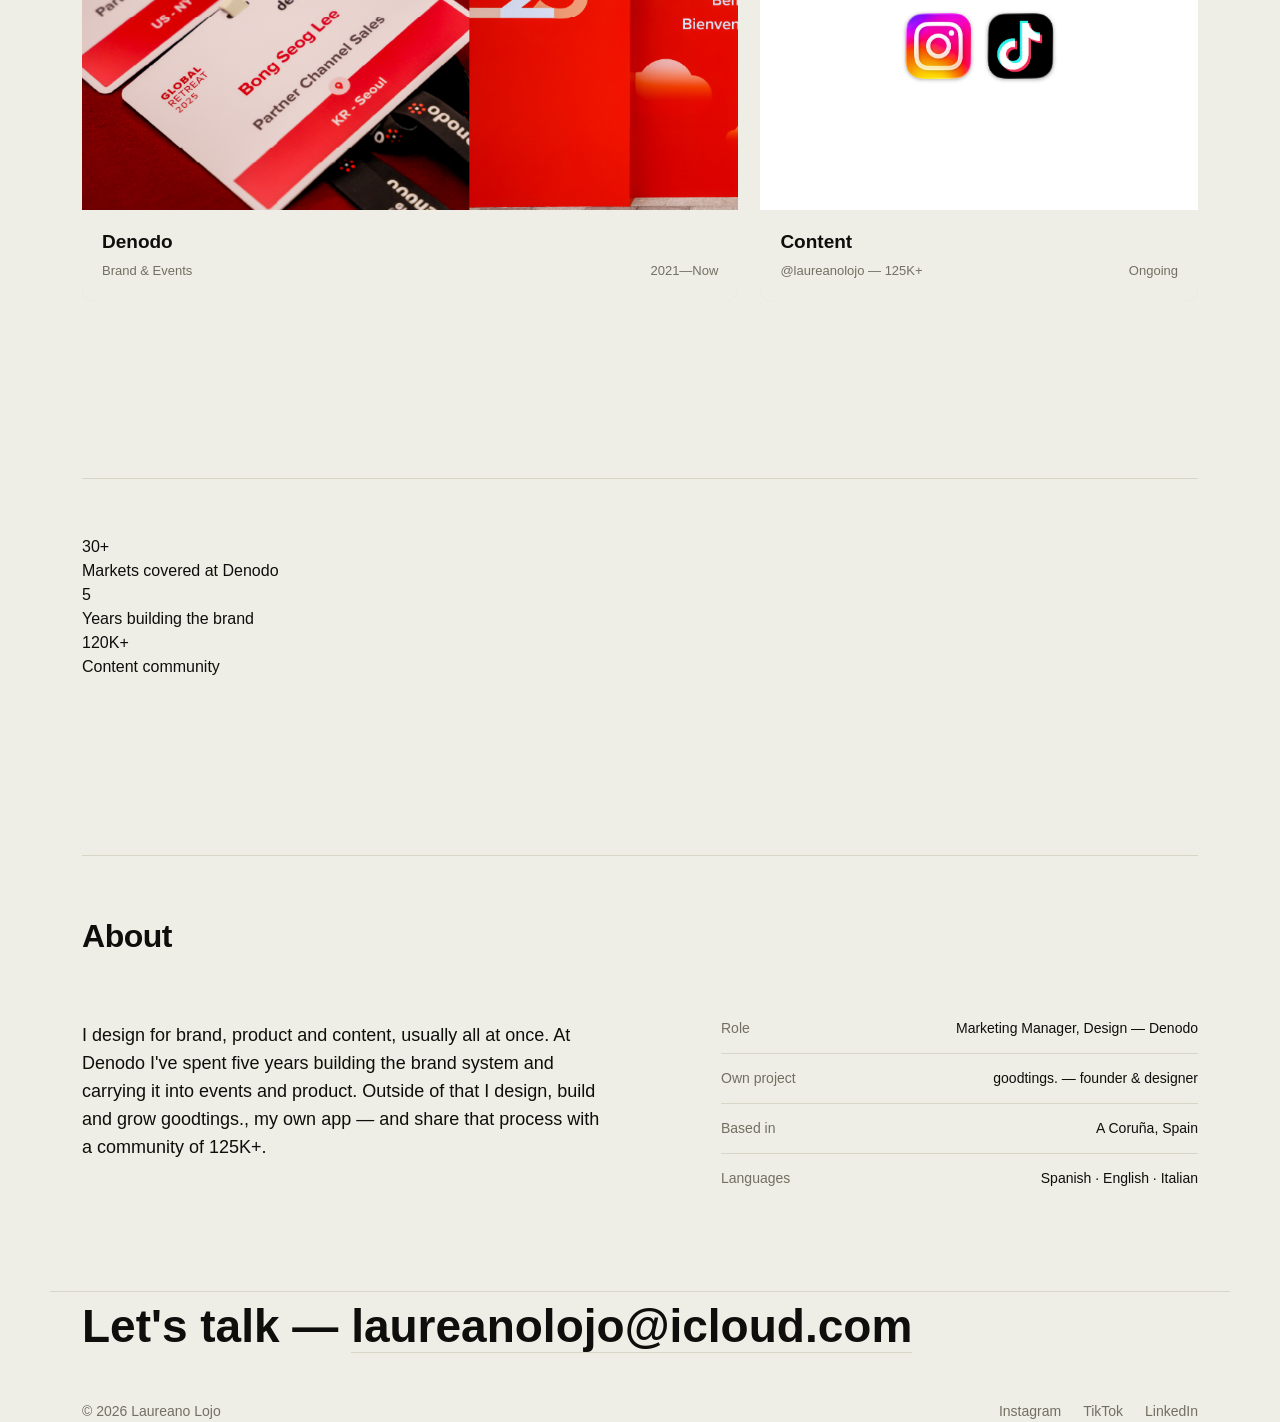
==== commit 4733940e: "Add files via upload" ====
--- a/index.html
+++ b/index.html
@@ -1,10 +1,20 @@
 <!DOCTYPE html>
 <html lang="en">
 <head>
+<script>document.documentElement.classList.add("js");</script>
 <meta charset="UTF-8">
 <meta name="viewport" content="width=device-width, initial-scale=1.0">
 <title>Laureano Lojo — Design</title>
 <meta name="description" content="Laureano Lojo. Graphic designer — brand, product and content. A Coruña, Spain.">
+<meta property="og:type" content="website">
+<meta property="og:title" content="Laureano Lojo — Design">
+<meta property="og:description" content="Graphic designer — brand, product and content. A Coruña, Spain.">
+<meta property="og:image" content="https://nitolojo.github.io/laureano-portfolio/assets/images/og-image.jpg">
+<meta property="og:url" content="https://nitolojo.github.io/laureano-portfolio/">
+<meta name="twitter:card" content="summary_large_image">
+<meta name="twitter:title" content="Laureano Lojo — Design">
+<meta name="twitter:description" content="Graphic designer — brand, product and content. A Coruña, Spain.">
+<meta name="twitter:image" content="https://nitolojo.github.io/laureano-portfolio/assets/images/og-image.jpg">
 <link rel="preconnect" href="https://fonts.googleapis.com">
 <link rel="preconnect" href="https://fonts.gstatic.com" crossorigin>
 <link href="https://fonts.googleapis.com/css2?family=Space+Grotesk:wght@400;500;600;700&family=Inter:wght@400;500&display=swap" rel="stylesheet">
@@ -83,7 +93,7 @@
 
 <main class="wrap">
   <section id="work">
-    <div class="section-inner">
+    <div class="section-inner reveal">
       <div class="section-head">
         <h2 data-en="Selected work" data-es="Trabajo seleccionado">Selected work</h2>
         <a class="sub" href="projects.html" data-en="All projects ↗" data-es="Todos los proyectos ↗">All projects ↗</a>
@@ -92,8 +102,27 @@
     </div>
   </section>
 
+  <section id="stats">
+    <div class="section-inner">
+      <div class="stats-grid">
+        <div class="stat reveal">
+          <div class="stat-num">30<span class="stat-plus">+</span></div>
+          <div class="stat-label" data-en="Markets covered at Denodo" data-es="Mercados cubiertos en Denodo">Markets covered at Denodo</div>
+        </div>
+        <div class="stat reveal">
+          <div class="stat-num">5</div>
+          <div class="stat-label" data-en="Years building the brand" data-es="Años construyendo la marca">Years building the brand</div>
+        </div>
+        <div class="stat reveal">
+          <div class="stat-num">120K<span class="stat-plus">+</span></div>
+          <div class="stat-label" data-en="Content community" data-es="Comunidad de contenido">Content community</div>
+        </div>
+      </div>
+    </div>
+  </section>
+
   <section id="about">
-    <div class="section-inner">
+    <div class="section-inner reveal">
       <div class="section-head">
         <h2 data-en="About" data-es="Sobre mí">About</h2>
       </div>
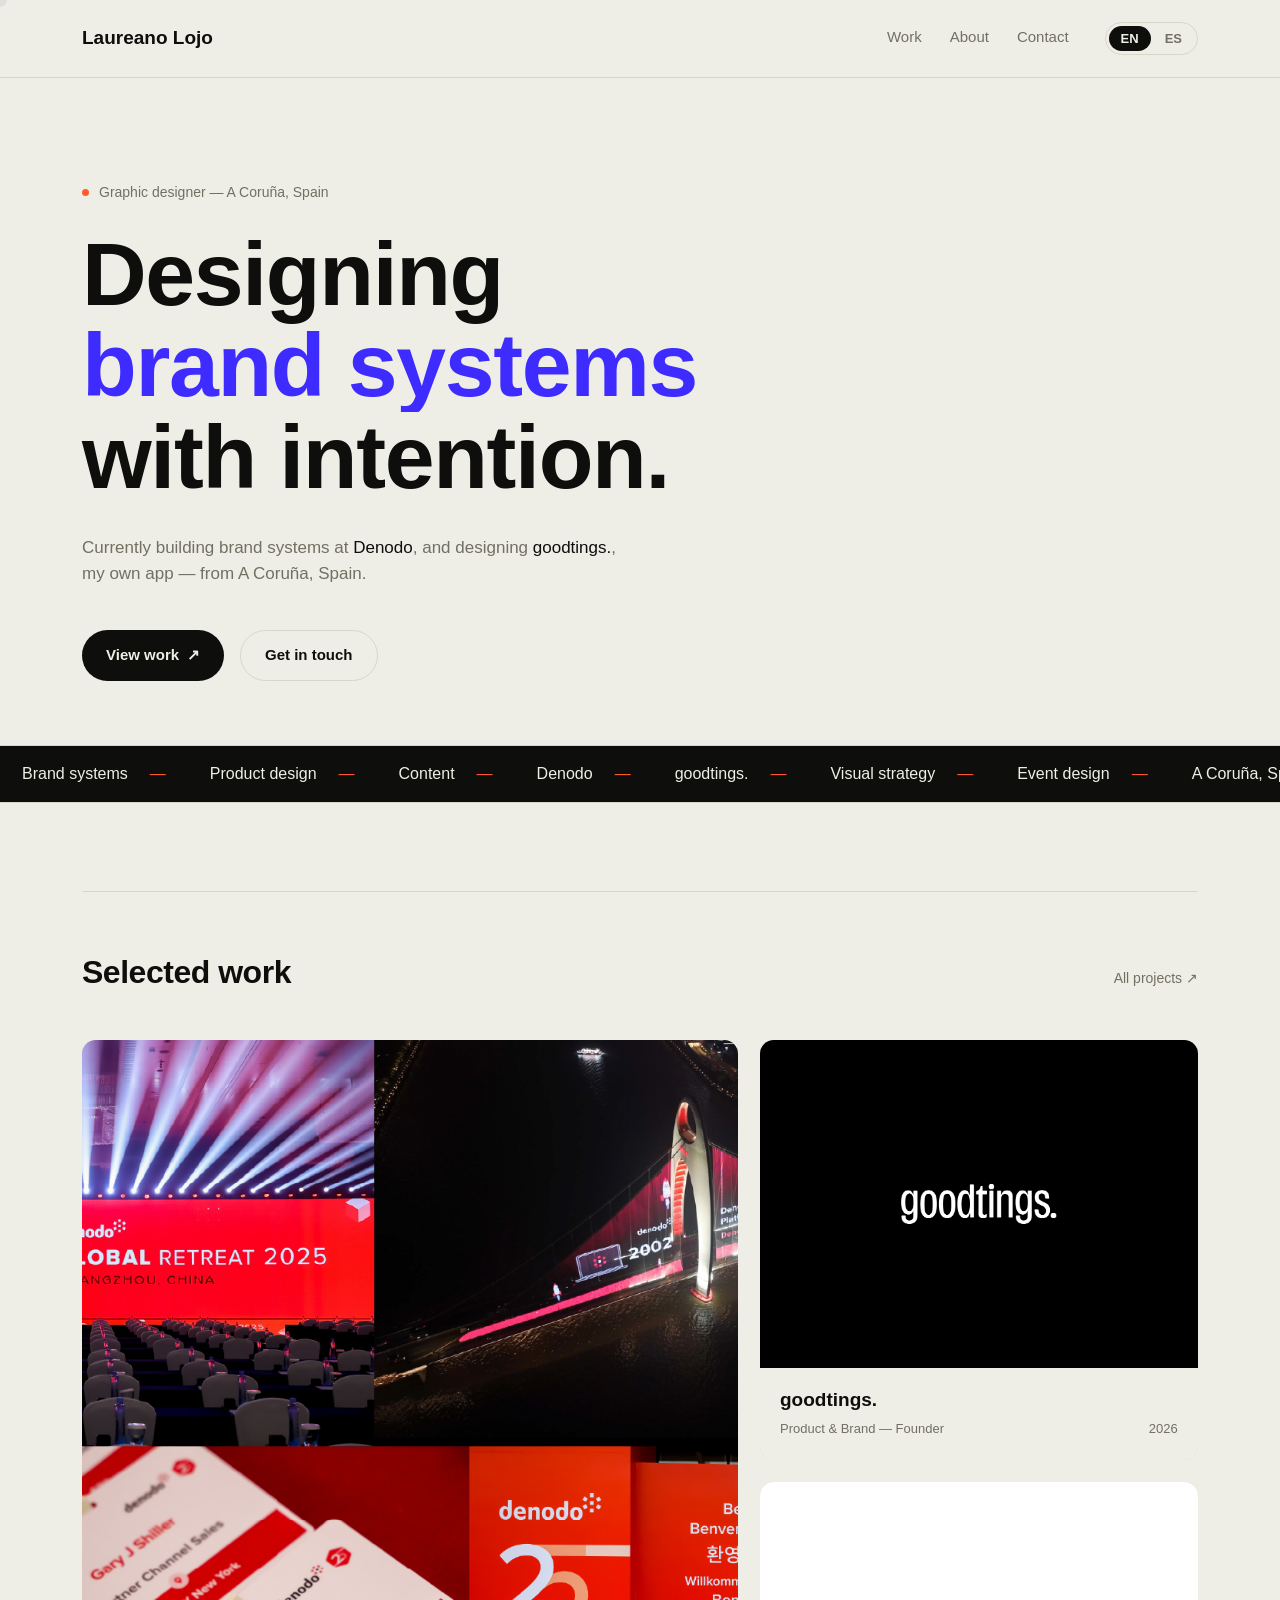
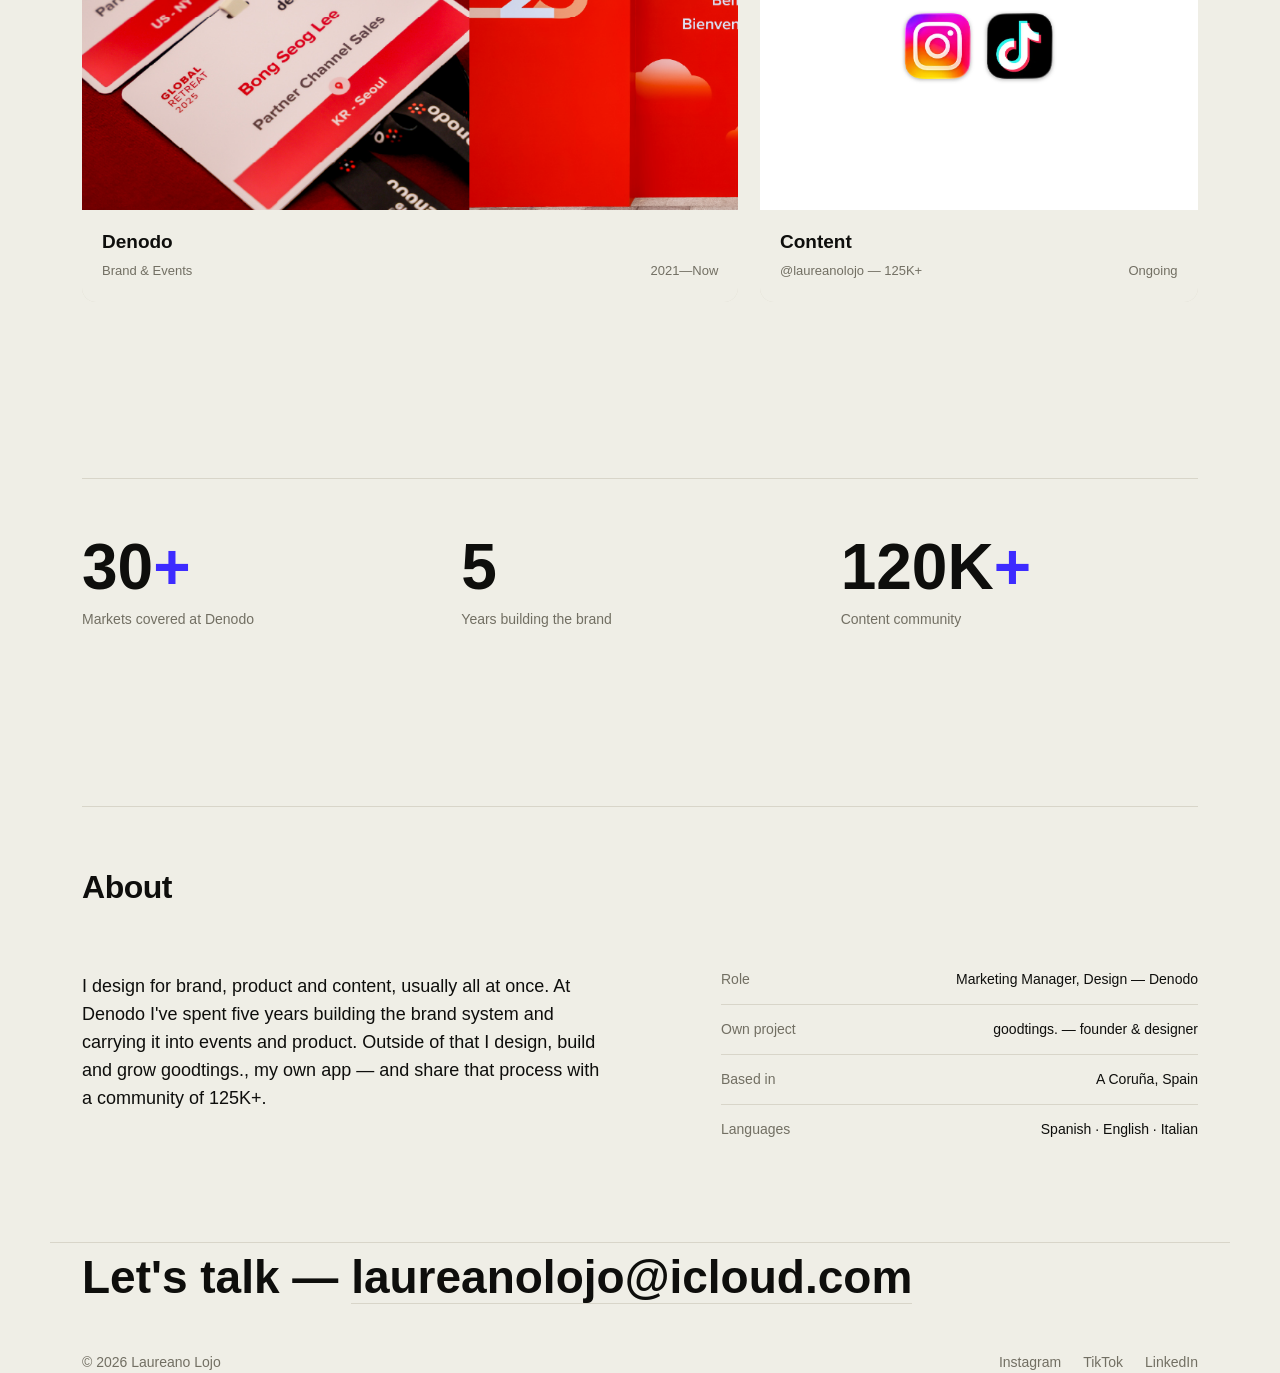
==== commit ea9b9289: "Add files via upload" ====
--- a/index.html
+++ b/index.html
@@ -18,6 +18,10 @@
 <link rel="preconnect" href="https://fonts.googleapis.com">
 <link rel="preconnect" href="https://fonts.gstatic.com" crossorigin>
 <link href="https://fonts.googleapis.com/css2?family=Space+Grotesk:wght@400;500;600;700&family=Inter:wght@400;500&display=swap" rel="stylesheet">
+<link rel="icon" type="image/x-icon" href="assets/favicon.ico">
+<link rel="icon" type="image/png" sizes="32x32" href="assets/favicon-32.png">
+<link rel="icon" type="image/png" sizes="16x16" href="assets/favicon-16.png">
+<link rel="apple-touch-icon" href="assets/apple-touch-icon.png">
 <link rel="stylesheet" href="assets/style.css">
 </head>
 <body>
--- a/assets/style.css
+++ b/assets/style.css
@@ -243,3 +243,25 @@
   #cursor{display:none;}
   .pd-meta{gap:22px;}
 }
+
+/* ---------- scroll reveal ---------- */
+.js .reveal{opacity:0;transform:translateY(28px);transition:opacity .7s cubic-bezier(.2,.7,.2,1), transform .7s cubic-bezier(.2,.7,.2,1);}
+.reveal.in-view{opacity:1;transform:translateY(0);}
+.js .stat.reveal:nth-child(1){transition-delay:0s;}
+.js .stat.reveal:nth-child(2){transition-delay:.08s;}
+.js .stat.reveal:nth-child(3){transition-delay:.16s;}
+
+/* ---------- stats block ---------- */
+.stats-grid{display:grid;grid-template-columns:repeat(3,1fr);gap:22px;}
+.stat{padding-top:0;}
+.stat-num{font-family:'Space Grotesk',sans-serif;font-size:clamp(40px,6vw,64px);font-weight:600;line-height:1;color:var(--ink);}
+.stat-num .stat-plus{color:var(--accent);}
+.stat-label{margin-top:10px;color:var(--muted);font-size:14px;}
+@media (max-width:640px){.stats-grid{grid-template-columns:1fr;gap:28px;}}
+
+/* ---------- project card tilt ---------- */
+.pcard{transform-style:preserve-3d;will-change:transform;transition:transform .2s ease-out;}
+.project-grid{perspective:1200px;}
+
+/* ---------- magnetic buttons ---------- */
+.btn{will-change:transform;}
